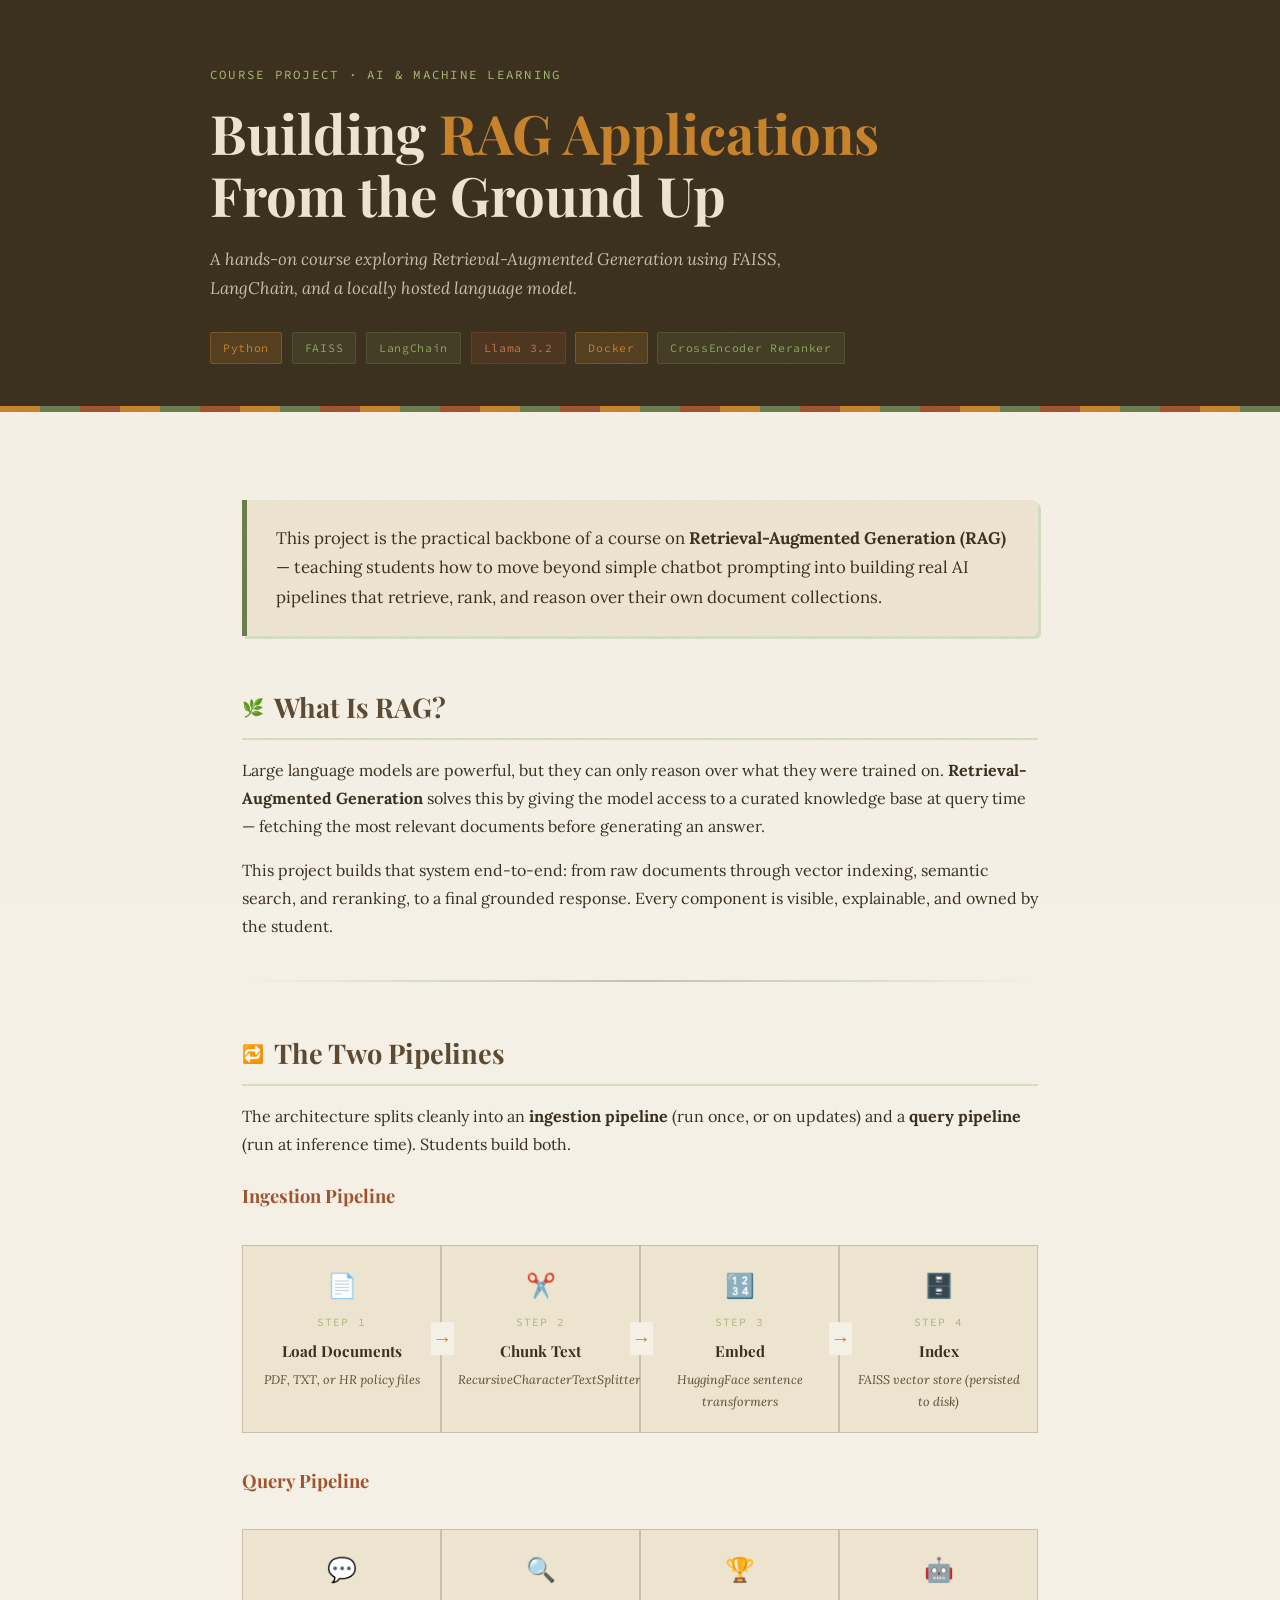
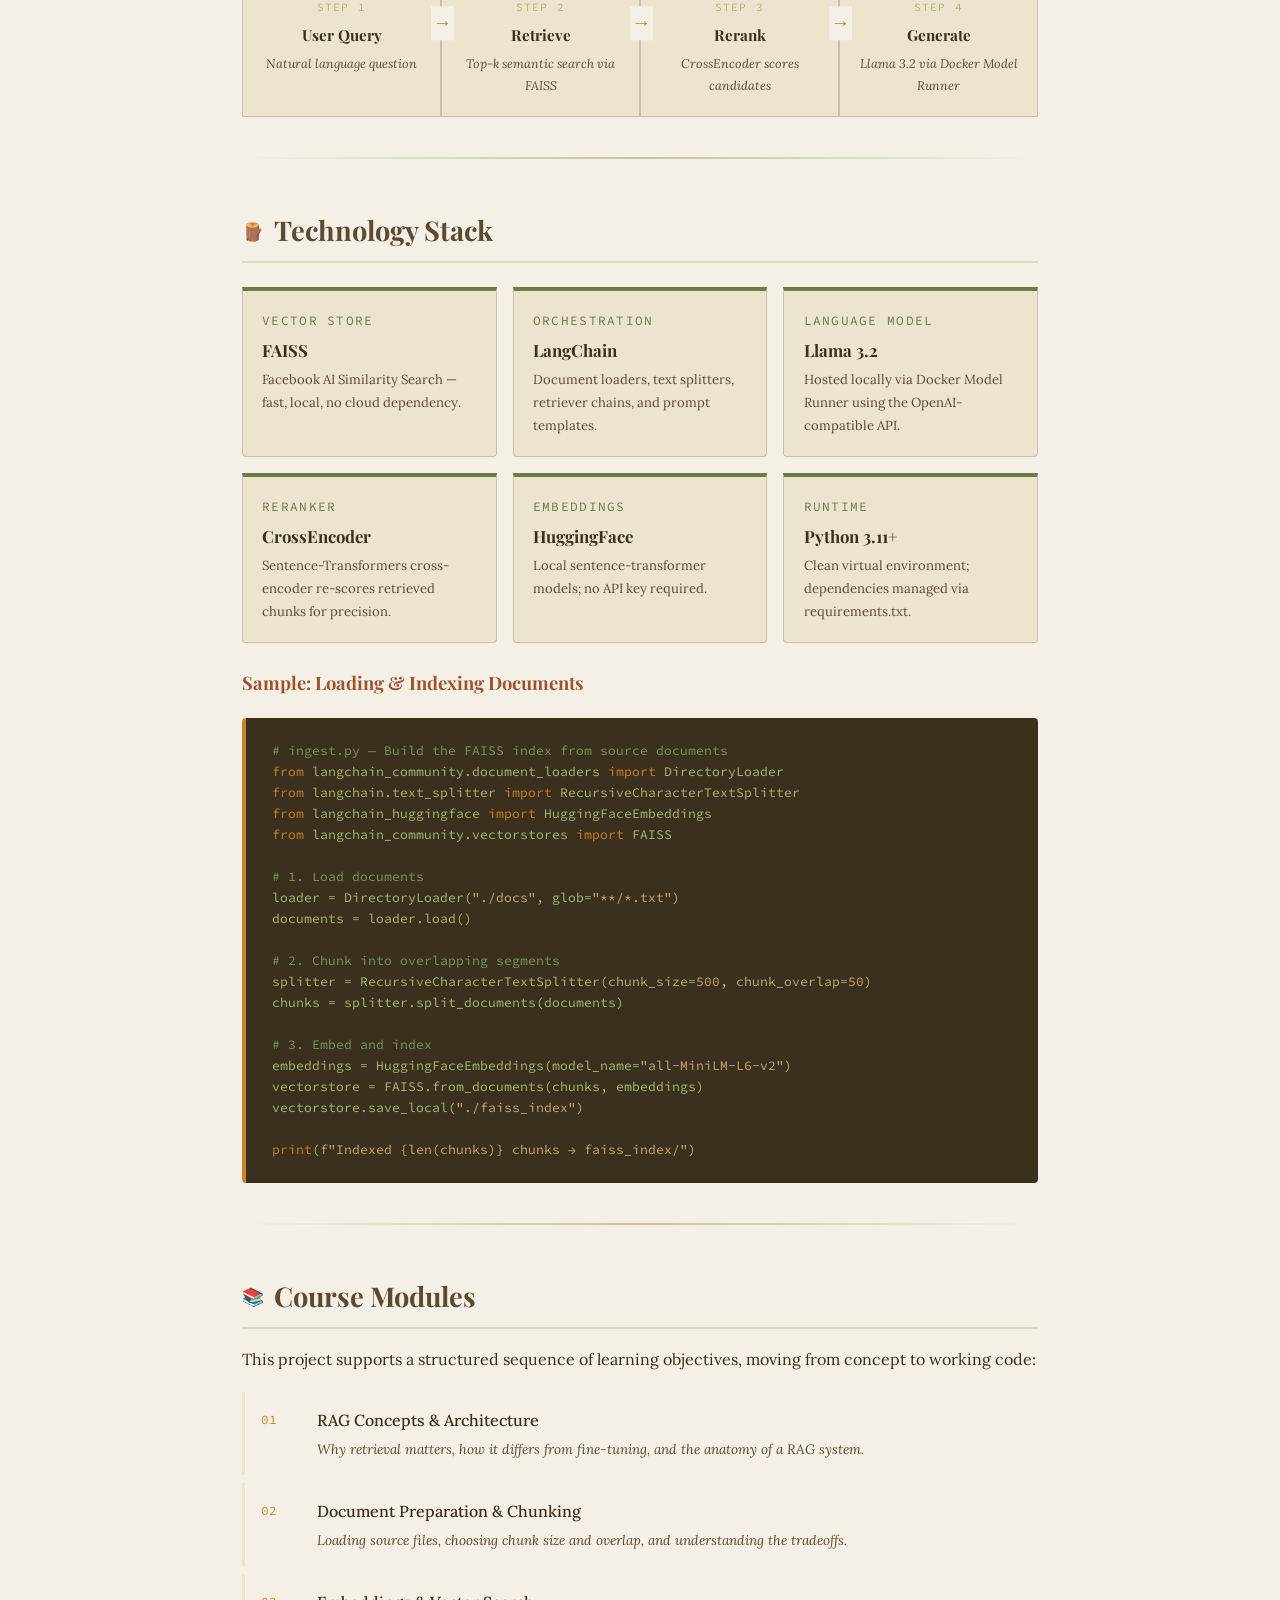
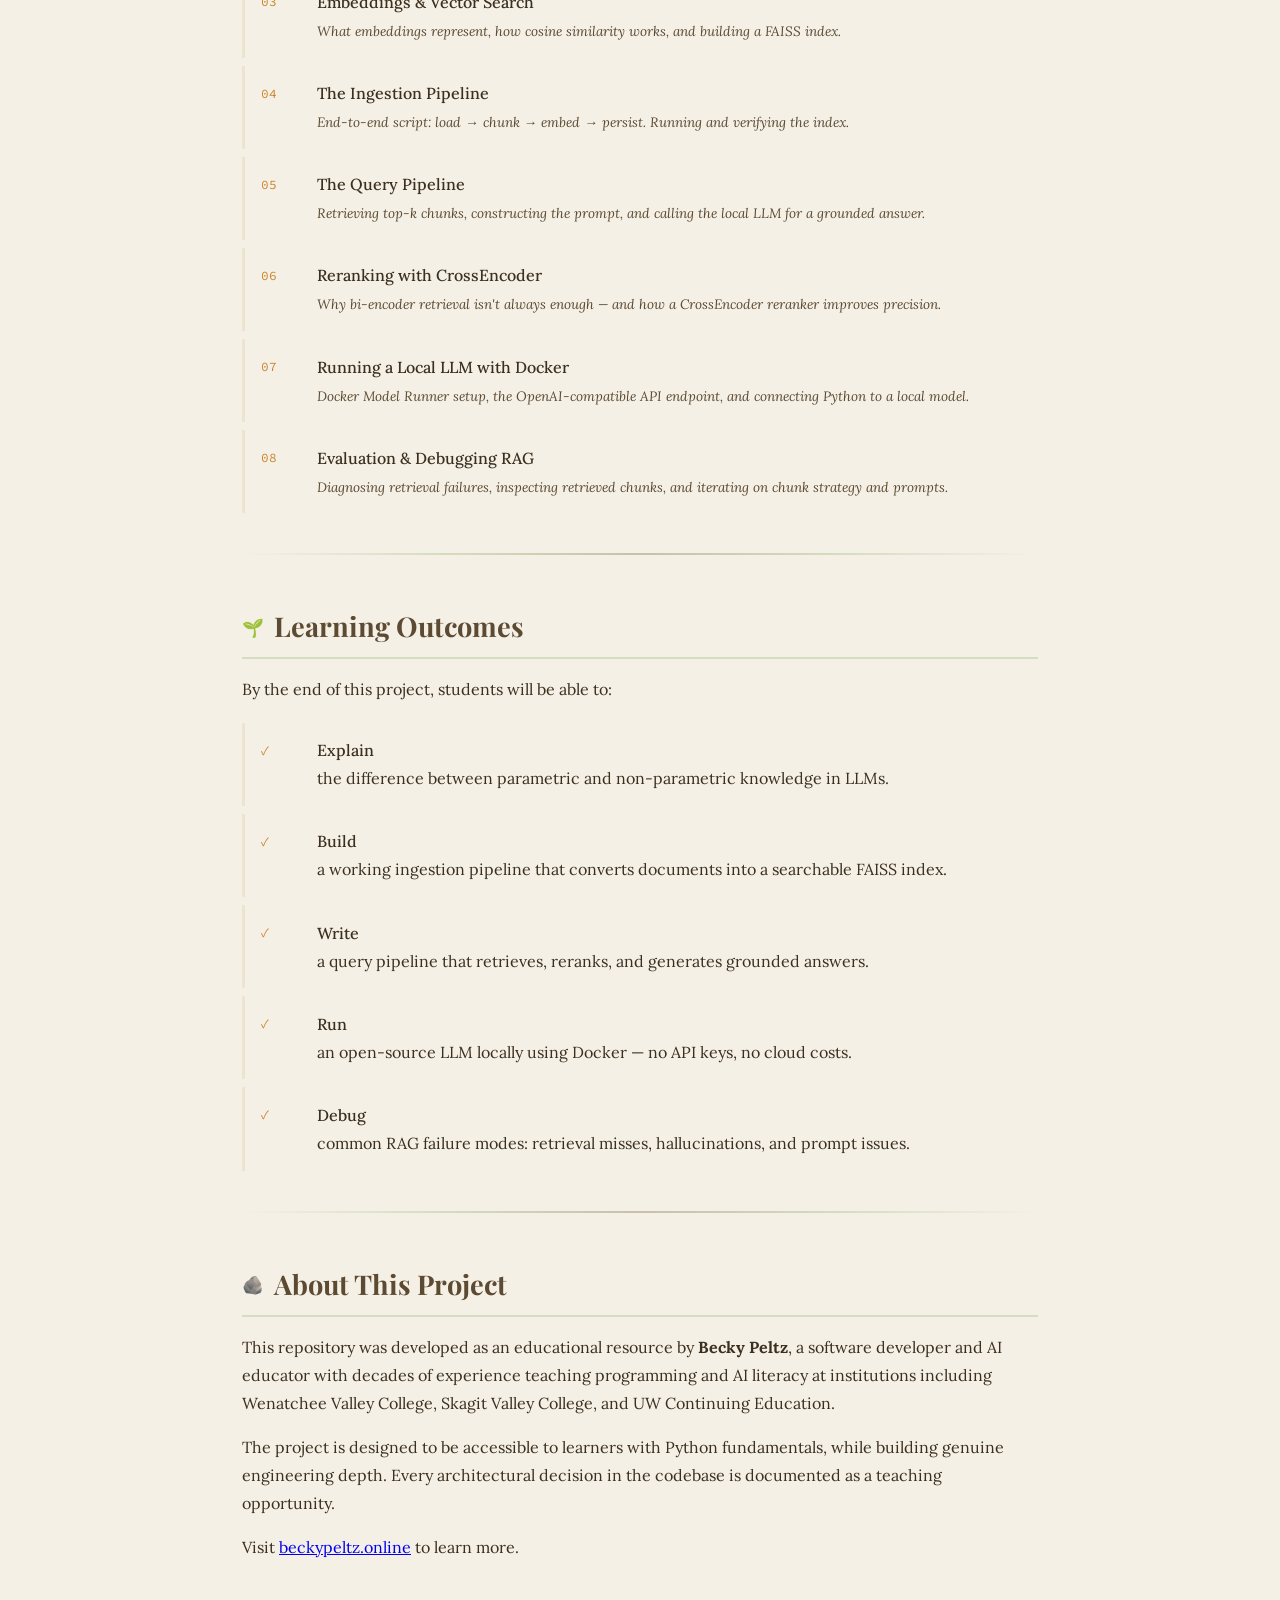
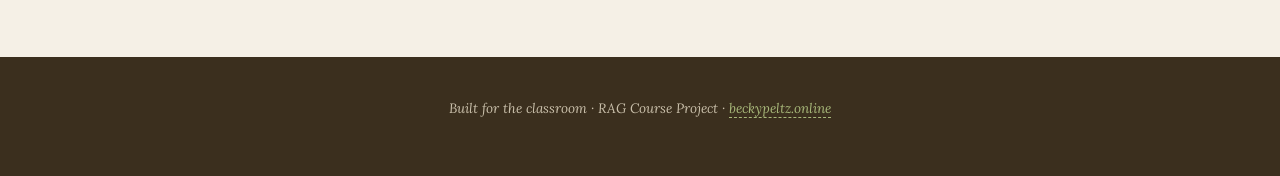
==== index.html @ 01c0499d "add index.html description page" ====
<!DOCTYPE html>
<html lang="en">
<head>
  <meta charset="UTF-8" />
  <meta name="viewport" content="width=device-width, initial-scale=1.0"/>
  <title>Building RAG Applications — A Course Project</title>
  <link rel="preconnect" href="https://fonts.googleapis.com">
  <link href="https://fonts.googleapis.com/css2?family=Playfair+Display:wght@400;700&family=Source+Code+Pro:wght@400;600&family=Lora:ital,wght@0,400;0,500;1,400&display=swap" rel="stylesheet">
  <style>
    :root {
      --bark:      #3b2f1e;
      --soil:      #5c4a32;
      --moss:      #6b7c4b;
      --fern:      #8fa660;
      --sage:      #a8b87a;
      --cream:     #f5f0e6;
      --parchment: #ede4d0;
      --stone:     #c9bfaa;
      --rust:      #a0522d;
      --amber:     #c8832a;
      --light-moss:#d4ddc0;
    }

    *, *::before, *::after { box-sizing: border-box; margin: 0; padding: 0; }

    body {
      background-color: var(--cream);
      color: var(--bark);
      font-family: 'Lora', Georgia, serif;
      line-height: 1.75;
      overflow-x: hidden;
    }

    /* ── Grain overlay ── */
    body::before {
      content: '';
      position: fixed; inset: 0;
      background-image: url("data:image/svg+xml,%3Csvg xmlns='http://www.w3.org/2000/svg' width='300' height='300'%3E%3Cfilter id='n'%3E%3CfeTurbulence type='fractalNoise' baseFrequency='0.75' numOctaves='4' stitchTiles='stitch'/%3E%3C/filter%3E%3Crect width='300' height='300' filter='url(%23n)' opacity='0.06'/%3E%3C/svg%3E");
      pointer-events: none;
      z-index: 999;
      opacity: 0.4;
    }

    /* ── Header ── */
    header {
      background: var(--bark);
      color: var(--cream);
      padding: 4rem 2rem 3rem;
      position: relative;
      overflow: hidden;
    }

    header::after {
      content: '';
      position: absolute;
      bottom: 0; left: 0; right: 0;
      height: 6px;
      background: repeating-linear-gradient(90deg, var(--amber) 0, var(--amber) 40px, var(--moss) 40px, var(--moss) 80px, var(--rust) 80px, var(--rust) 120px);
    }

    .header-inner {
      max-width: 860px;
      margin: 0 auto;
    }

    .eyebrow {
      font-family: 'Source Code Pro', monospace;
      font-size: 0.78rem;
      letter-spacing: 0.18em;
      text-transform: uppercase;
      color: var(--sage);
      margin-bottom: 1rem;
      opacity: 0;
      animation: fadeUp 0.6s ease forwards 0.1s;
    }

    h1 {
      font-family: 'Playfair Display', Georgia, serif;
      font-size: clamp(2rem, 5vw, 3.4rem);
      font-weight: 700;
      line-height: 1.15;
      color: var(--parchment);
      opacity: 0;
      animation: fadeUp 0.6s ease forwards 0.25s;
    }

    h1 span { color: var(--amber); }

    .subtitle {
      margin-top: 1.1rem;
      font-size: 1.05rem;
      color: var(--stone);
      max-width: 620px;
      font-style: italic;
      opacity: 0;
      animation: fadeUp 0.6s ease forwards 0.4s;
    }

    .badges {
      display: flex; flex-wrap: wrap; gap: 0.6rem;
      margin-top: 1.8rem;
      opacity: 0;
      animation: fadeUp 0.6s ease forwards 0.55s;
    }

    .badge {
      font-family: 'Source Code Pro', monospace;
      font-size: 0.72rem;
      padding: 0.3rem 0.75rem;
      border-radius: 2px;
      letter-spacing: 0.06em;
    }
    .badge-amber  { background: rgba(200,131,42,0.18); color: var(--amber); border: 1px solid rgba(200,131,42,0.35); }
    .badge-moss   { background: rgba(107,124,75,0.18); color: var(--fern);  border: 1px solid rgba(107,124,75,0.35); }
    .badge-rust   { background: rgba(160,82,45,0.18);  color: #c47550;      border: 1px solid rgba(160,82,45,0.35); }

    /* ── Main layout ── */
    main {
      max-width: 860px;
      margin: 0 auto;
      padding: 3.5rem 2rem 5rem;
    }

    /* ── Section headings ── */
    h2 {
      font-family: 'Playfair Display', serif;
      font-size: 1.7rem;
      color: var(--soil);
      margin-bottom: 1rem;
      margin-top: 3rem;
      padding-bottom: 0.4rem;
      border-bottom: 2px solid var(--light-moss);
      display: flex; align-items: center; gap: 0.6rem;
    }

    h2 .icon { font-size: 1.1rem; }

    h3 {
      font-family: 'Playfair Display', serif;
      font-size: 1.15rem;
      color: var(--rust);
      margin: 1.4rem 0 0.5rem;
    }

    p { margin-bottom: 1rem; }

    /* ── Intro card ── */
    .intro-card {
      background: var(--parchment);
      border-left: 5px solid var(--moss);
      border-radius: 0 6px 6px 0;
      padding: 1.5rem 1.8rem;
      margin: 2rem 0;
      box-shadow: 3px 3px 0 var(--light-moss);
    }

    .intro-card p { margin: 0; font-size: 1.05rem; }

    /* ── Pipeline diagram ── */
    .pipeline {
      display: grid;
      grid-template-columns: repeat(auto-fit, minmax(180px, 1fr));
      gap: 0;
      margin: 2rem 0;
      position: relative;
    }

    .pipeline-step {
      background: var(--parchment);
      border: 1.5px solid var(--stone);
      padding: 1.2rem 1rem;
      text-align: center;
      position: relative;
      transition: transform 0.2s, box-shadow 0.2s;
    }

    .pipeline-step:hover {
      transform: translateY(-3px);
      box-shadow: 0 6px 18px rgba(59,47,30,0.12);
      z-index: 1;
    }

    .pipeline-step:not(:last-child)::after {
      content: '→';
      position: absolute;
      right: -14px; top: 50%;
      transform: translateY(-50%);
      color: var(--amber);
      font-size: 1.2rem;
      z-index: 2;
      background: var(--cream);
      padding: 0 2px;
    }

    .step-num {
      font-family: 'Source Code Pro', monospace;
      font-size: 0.7rem;
      color: var(--sage);
      letter-spacing: 0.1em;
      text-transform: uppercase;
      margin-bottom: 0.3rem;
    }

    .step-title {
      font-family: 'Playfair Display', serif;
      font-size: 0.95rem;
      color: var(--bark);
      font-weight: 700;
    }

    .step-detail {
      font-size: 0.78rem;
      color: var(--soil);
      margin-top: 0.3rem;
      font-style: italic;
    }

    .step-icon {
      font-size: 1.5rem;
      display: block;
      margin-bottom: 0.4rem;
    }

    /* ── Tech stack grid ── */
    .stack-grid {
      display: grid;
      grid-template-columns: repeat(auto-fit, minmax(200px, 1fr));
      gap: 1rem;
      margin: 1.5rem 0;
    }

    .stack-card {
      background: var(--parchment);
      border: 1.5px solid var(--stone);
      border-top: 4px solid var(--moss);
      padding: 1.1rem 1.2rem;
      border-radius: 0 0 4px 4px;
      transition: border-top-color 0.2s;
    }

    .stack-card:hover { border-top-color: var(--amber); }

    .stack-card .label {
      font-family: 'Source Code Pro', monospace;
      font-size: 0.8rem;
      color: var(--moss);
      text-transform: uppercase;
      letter-spacing: 0.1em;
      margin-bottom: 0.3rem;
    }

    .stack-card .name {
      font-family: 'Playfair Display', serif;
      font-size: 1.05rem;
      color: var(--bark);
      font-weight: 700;
    }

    .stack-card .desc {
      font-size: 0.82rem;
      color: var(--soil);
      margin-top: 0.25rem;
    }

    /* ── Module list ── */
    .module-list {
      list-style: none;
      margin: 1.2rem 0;
    }

    .module-list li {
      display: flex;
      gap: 1rem;
      padding: 0.85rem 1rem;
      border-left: 3px solid var(--parchment);
      margin-bottom: 0.5rem;
      transition: border-left-color 0.2s, background 0.2s;
      border-radius: 0 4px 4px 0;
    }

    .module-list li:hover {
      border-left-color: var(--amber);
      background: var(--parchment);
    }

    .module-num {
      font-family: 'Source Code Pro', monospace;
      font-size: 0.8rem;
      color: var(--amber);
      min-width: 2.5rem;
      padding-top: 0.15rem;
    }

    .module-text strong {
      display: block;
      font-family: 'Lora', serif;
      font-weight: 500;
      color: var(--bark);
    }

    .module-text span {
      font-size: 0.85rem;
      color: var(--soil);
      font-style: italic;
    }

    /* ── Code block ── */
    pre {
      background: var(--bark);
      color: var(--sage);
      font-family: 'Source Code Pro', monospace;
      font-size: 0.82rem;
      padding: 1.4rem 1.6rem;
      border-radius: 4px;
      overflow-x: auto;
      margin: 1.2rem 0 1.8rem;
      line-height: 1.6;
      border-left: 4px solid var(--amber);
    }

    pre .comment { color: #7d9460; }
    pre .keyword { color: var(--amber); }
    pre .string  { color: #c8a87a; }

    /* ── Footer ── */
    footer {
      background: var(--bark);
      color: var(--stone);
      text-align: center;
      padding: 2.5rem 1rem;
      font-size: 0.85rem;
      font-style: italic;
    }

    footer a {
      color: var(--sage);
      text-decoration: none;
      border-bottom: 1px dashed var(--sage);
    }

    footer a:hover { color: var(--amber); border-bottom-color: var(--amber); }

    /* ── Divider ── */
    .divider {
      height: 2px;
      background: linear-gradient(90deg, transparent, var(--light-moss), var(--stone), var(--light-moss), transparent);
      margin: 2.5rem 0;
    }

    /* ── Animations ── */
    @keyframes fadeUp {
      from { opacity: 0; transform: translateY(14px); }
      to   { opacity: 1; transform: translateY(0); }
    }

    .reveal {
      opacity: 0;
      animation: fadeUp 0.5s ease forwards;
    }

    @media (max-width: 600px) {
      .pipeline-step:not(:last-child)::after { display: none; }
      h1 { font-size: 1.8rem; }
    }
  </style>
</head>
<body>

<header>
  <div class="header-inner">
    <p class="eyebrow">Course Project · AI &amp; Machine Learning</p>
    <h1>Building <span>RAG Applications</span><br>From the Ground Up</h1>
    <p class="subtitle">A hands-on course exploring Retrieval-Augmented Generation using FAISS, LangChain, and a locally hosted language model.</p>
    <div class="badges">
      <span class="badge badge-amber">Python</span>
      <span class="badge badge-moss">FAISS</span>
      <span class="badge badge-moss">LangChain</span>
      <span class="badge badge-rust">Llama 3.2</span>
      <span class="badge badge-amber">Docker</span>
      <span class="badge badge-moss">CrossEncoder Reranker</span>
    </div>
  </div>
</header>

<main>

  <div class="intro-card reveal" style="animation-delay:0.1s">
    <p>This project is the practical backbone of a course on <strong>Retrieval-Augmented Generation (RAG)</strong> — teaching students how to move beyond simple chatbot prompting into building real AI pipelines that retrieve, rank, and reason over their own document collections.</p>
  </div>

  <!-- WHAT IS RAG -->
  <h2 class="reveal" style="animation-delay:0.15s"><span class="icon">🌿</span> What Is RAG?</h2>
  <p class="reveal" style="animation-delay:0.2s">Large language models are powerful, but they can only reason over what they were trained on. <strong>Retrieval-Augmented Generation</strong> solves this by giving the model access to a curated knowledge base at query time — fetching the most relevant documents before generating an answer.</p>
  <p class="reveal" style="animation-delay:0.25s">This project builds that system end-to-end: from raw documents through vector indexing, semantic search, and reranking, to a final grounded response. Every component is visible, explainable, and owned by the student.</p>

  <div class="divider"></div>

  <!-- PIPELINE OVERVIEW -->
  <h2 class="reveal"><span class="icon">🔁</span> The Two Pipelines</h2>
  <p class="reveal">The architecture splits cleanly into an <strong>ingestion pipeline</strong> (run once, or on updates) and a <strong>query pipeline</strong> (run at inference time). Students build both.</p>

  <h3 class="reveal">Ingestion Pipeline</h3>
  <div class="pipeline reveal">
    <div class="pipeline-step">
      <span class="step-icon">📄</span>
      <div class="step-num">Step 1</div>
      <div class="step-title">Load Documents</div>
      <div class="step-detail">PDF, TXT, or HR policy files</div>
    </div>
    <div class="pipeline-step">
      <span class="step-icon">✂️</span>
      <div class="step-num">Step 2</div>
      <div class="step-title">Chunk Text</div>
      <div class="step-detail">RecursiveCharacterTextSplitter</div>
    </div>
    <div class="pipeline-step">
      <span class="step-icon">🔢</span>
      <div class="step-num">Step 3</div>
      <div class="step-title">Embed</div>
      <div class="step-detail">HuggingFace sentence transformers</div>
    </div>
    <div class="pipeline-step">
      <span class="step-icon">🗄️</span>
      <div class="step-num">Step 4</div>
      <div class="step-title">Index</div>
      <div class="step-detail">FAISS vector store (persisted to disk)</div>
    </div>
  </div>

  <h3 class="reveal">Query Pipeline</h3>
  <div class="pipeline reveal">
    <div class="pipeline-step">
      <span class="step-icon">💬</span>
      <div class="step-num">Step 1</div>
      <div class="step-title">User Query</div>
      <div class="step-detail">Natural language question</div>
    </div>
    <div class="pipeline-step">
      <span class="step-icon">🔍</span>
      <div class="step-num">Step 2</div>
      <div class="step-title">Retrieve</div>
      <div class="step-detail">Top-k semantic search via FAISS</div>
    </div>
    <div class="pipeline-step">
      <span class="step-icon">🏆</span>
      <div class="step-num">Step 3</div>
      <div class="step-title">Rerank</div>
      <div class="step-detail">CrossEncoder scores candidates</div>
    </div>
    <div class="pipeline-step">
      <span class="step-icon">🤖</span>
      <div class="step-num">Step 4</div>
      <div class="step-title">Generate</div>
      <div class="step-detail">Llama 3.2 via Docker Model Runner</div>
    </div>
  </div>

  <div class="divider"></div>

  <!-- TECH STACK -->
  <h2 class="reveal"><span class="icon">🪵</span> Technology Stack</h2>
  <div class="stack-grid reveal">
    <div class="stack-card">
      <div class="label">Vector Store</div>
      <div class="name">FAISS</div>
      <div class="desc">Facebook AI Similarity Search — fast, local, no cloud dependency.</div>
    </div>
    <div class="stack-card">
      <div class="label">Orchestration</div>
      <div class="name">LangChain</div>
      <div class="desc">Document loaders, text splitters, retriever chains, and prompt templates.</div>
    </div>
    <div class="stack-card">
      <div class="label">Language Model</div>
      <div class="name">Llama 3.2</div>
      <div class="desc">Hosted locally via Docker Model Runner using the OpenAI-compatible API.</div>
    </div>
    <div class="stack-card">
      <div class="label">Reranker</div>
      <div class="name">CrossEncoder</div>
      <div class="desc">Sentence-Transformers cross-encoder re-scores retrieved chunks for precision.</div>
    </div>
    <div class="stack-card">
      <div class="label">Embeddings</div>
      <div class="name">HuggingFace</div>
      <div class="desc">Local sentence-transformer models; no API key required.</div>
    </div>
    <div class="stack-card">
      <div class="label">Runtime</div>
      <div class="name">Python 3.11+</div>
      <div class="desc">Clean virtual environment; dependencies managed via requirements.txt.</div>
    </div>
  </div>

  <!-- CODE SAMPLE -->
  <h3 class="reveal">Sample: Loading &amp; Indexing Documents</h3>
  <pre class="reveal"><span class="comment"># ingest.py — Build the FAISS index from source documents</span>
<span class="keyword">from</span> langchain_community.document_loaders <span class="keyword">import</span> DirectoryLoader
<span class="keyword">from</span> langchain.text_splitter <span class="keyword">import</span> RecursiveCharacterTextSplitter
<span class="keyword">from</span> langchain_huggingface <span class="keyword">import</span> HuggingFaceEmbeddings
<span class="keyword">from</span> langchain_community.vectorstores <span class="keyword">import</span> FAISS

<span class="comment"># 1. Load documents</span>
loader = DirectoryLoader(<span class="string">"./docs"</span>, glob=<span class="string">"**/*.txt"</span>)
documents = loader.load()

<span class="comment"># 2. Chunk into overlapping segments</span>
splitter = RecursiveCharacterTextSplitter(chunk_size=<span class="string">500</span>, chunk_overlap=<span class="string">50</span>)
chunks = splitter.split_documents(documents)

<span class="comment"># 3. Embed and index</span>
embeddings = HuggingFaceEmbeddings(model_name=<span class="string">"all-MiniLM-L6-v2"</span>)
vectorstore = FAISS.from_documents(chunks, embeddings)
vectorstore.save_local(<span class="string">"./faiss_index"</span>)

<span class="keyword">print</span>(<span class="string">f"Indexed {len(chunks)} chunks → faiss_index/"</span>)</pre>

  <div class="divider"></div>

  <!-- COURSE MODULES -->
  <h2 class="reveal"><span class="icon">📚</span> Course Modules</h2>
  <p class="reveal">This project supports a structured sequence of learning objectives, moving from concept to working code:</p>

  <ul class="module-list reveal">
    <li>
      <span class="module-num">01</span>
      <div class="module-text">
        <strong>RAG Concepts &amp; Architecture</strong>
        <span>Why retrieval matters, how it differs from fine-tuning, and the anatomy of a RAG system.</span>
      </div>
    </li>
    <li>
      <span class="module-num">02</span>
      <div class="module-text">
        <strong>Document Preparation &amp; Chunking</strong>
        <span>Loading source files, choosing chunk size and overlap, and understanding the tradeoffs.</span>
      </div>
    </li>
    <li>
      <span class="module-num">03</span>
      <div class="module-text">
        <strong>Embeddings &amp; Vector Search</strong>
        <span>What embeddings represent, how cosine similarity works, and building a FAISS index.</span>
      </div>
    </li>
    <li>
      <span class="module-num">04</span>
      <div class="module-text">
        <strong>The Ingestion Pipeline</strong>
        <span>End-to-end script: load → chunk → embed → persist. Running and verifying the index.</span>
      </div>
    </li>
    <li>
      <span class="module-num">05</span>
      <div class="module-text">
        <strong>The Query Pipeline</strong>
        <span>Retrieving top-k chunks, constructing the prompt, and calling the local LLM for a grounded answer.</span>
      </div>
    </li>
    <li>
      <span class="module-num">06</span>
      <div class="module-text">
        <strong>Reranking with CrossEncoder</strong>
        <span>Why bi-encoder retrieval isn't always enough — and how a CrossEncoder reranker improves precision.</span>
      </div>
    </li>
    <li>
      <span class="module-num">07</span>
      <div class="module-text">
        <strong>Running a Local LLM with Docker</strong>
        <span>Docker Model Runner setup, the OpenAI-compatible API endpoint, and connecting Python to a local model.</span>
      </div>
    </li>
    <li>
      <span class="module-num">08</span>
      <div class="module-text">
        <strong>Evaluation &amp; Debugging RAG</strong>
        <span>Diagnosing retrieval failures, inspecting retrieved chunks, and iterating on chunk strategy and prompts.</span>
      </div>
    </li>
  </ul>

  <div class="divider"></div>

  <!-- LEARNING OUTCOMES -->
  <h2 class="reveal"><span class="icon">🌱</span> Learning Outcomes</h2>
  <p class="reveal">By the end of this project, students will be able to:</p>
  <ul class="module-list reveal">
    <li>
      <span class="module-num">✓</span>
      <div class="module-text"><strong>Explain</strong> the difference between parametric and non-parametric knowledge in LLMs.</div>
    </li>
    <li>
      <span class="module-num">✓</span>
      <div class="module-text"><strong>Build</strong> a working ingestion pipeline that converts documents into a searchable FAISS index.</div>
    </li>
    <li>
      <span class="module-num">✓</span>
      <div class="module-text"><strong>Write</strong> a query pipeline that retrieves, reranks, and generates grounded answers.</div>
    </li>
    <li>
      <span class="module-num">✓</span>
      <div class="module-text"><strong>Run</strong> an open-source LLM locally using Docker — no API keys, no cloud costs.</div>
    </li>
    <li>
      <span class="module-num">✓</span>
      <div class="module-text"><strong>Debug</strong> common RAG failure modes: retrieval misses, hallucinations, and prompt issues.</div>
    </li>
  </ul>

  <div class="divider"></div>

  <!-- ABOUT -->
  <h2 class="reveal"><span class="icon">🪨</span> About This Project</h2>
  <p class="reveal">This repository was developed as an educational resource by <strong>Becky Peltz</strong>, a software developer and AI educator with decades of experience teaching programming and AI literacy at institutions including Wenatchee Valley College, Skagit Valley College, and UW Continuing Education.</p>
  <p class="reveal">The project is designed to be accessible to learners with Python fundamentals, while building genuine engineering depth. Every architectural decision in the codebase is documented as a teaching opportunity.</p>
  <p class="reveal">Visit <a href="https://beckypeltz.online" target="_blank" rel="noopener">beckypeltz.online</a> to learn more.</p>

</main>

<footer>
  <p>Built for the classroom · RAG Course Project · <a href="https://beckypeltz.online" target="_blank">beckypeltz.online</a></p>
</footer>

</body>
</html>
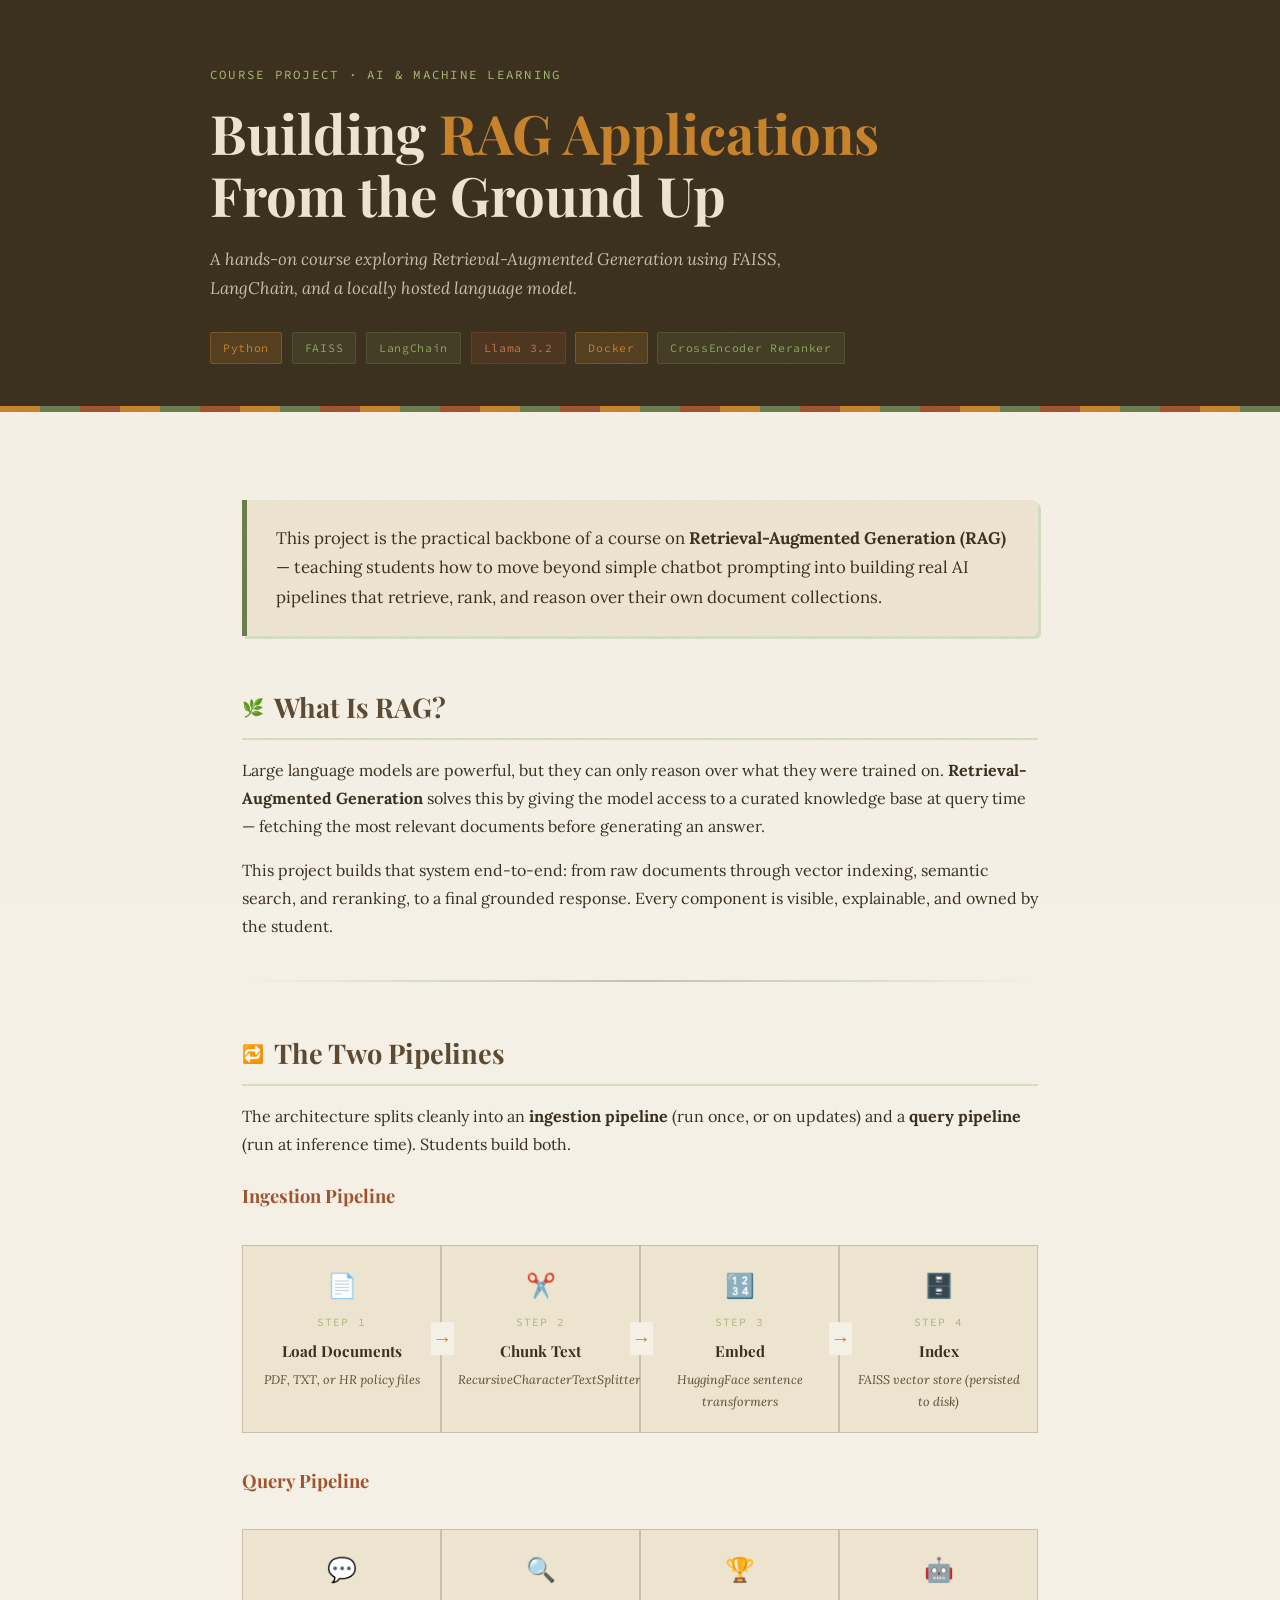
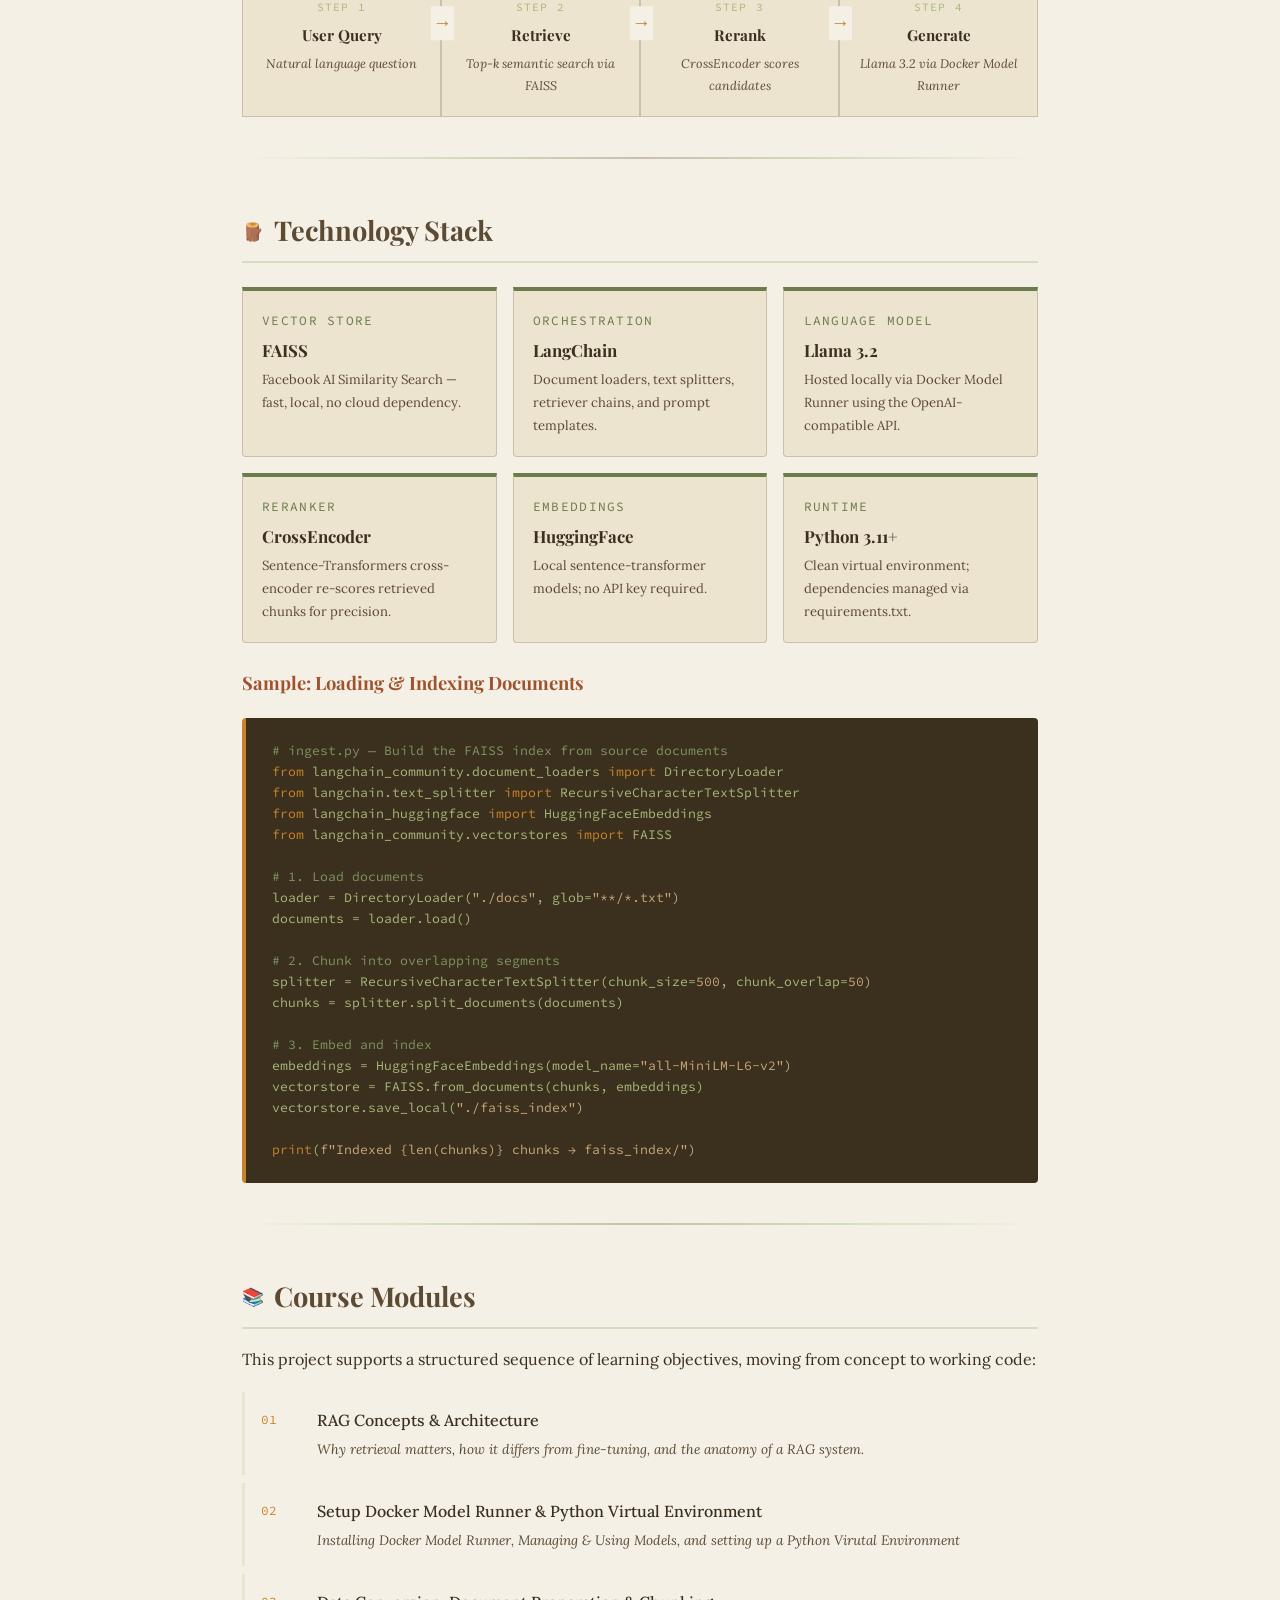
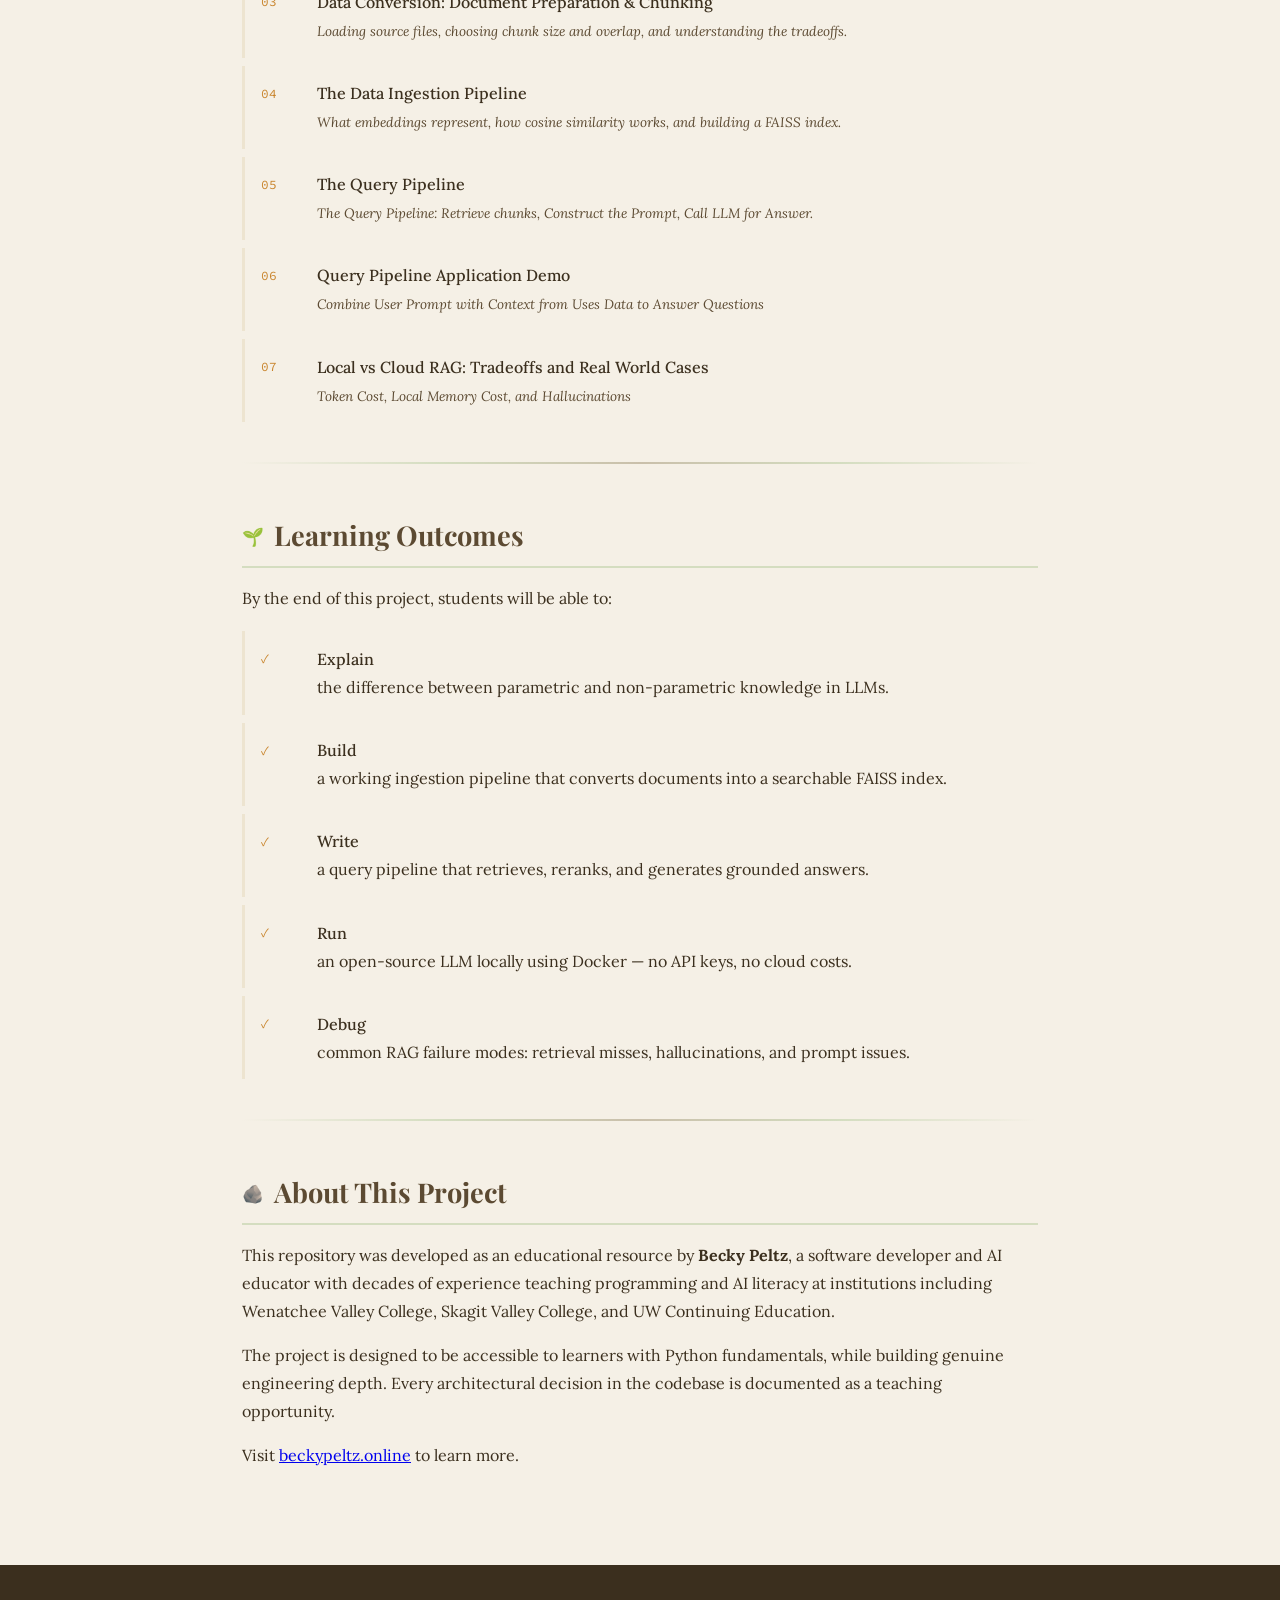
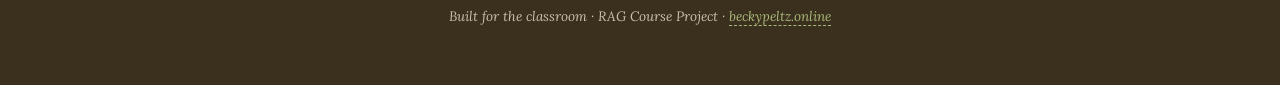
==== commit e7ba2fc1: "update lectures in course web pages" ====
--- a/index.html
+++ b/index.html
@@ -1,27 +1,36 @@
 <!DOCTYPE html>
 <html lang="en">
+
 <head>
   <meta charset="UTF-8" />
-  <meta name="viewport" content="width=device-width, initial-scale=1.0"/>
+  <meta name="viewport" content="width=device-width, initial-scale=1.0" />
   <title>Building RAG Applications — A Course Project</title>
   <link rel="preconnect" href="https://fonts.googleapis.com">
-  <link href="https://fonts.googleapis.com/css2?family=Playfair+Display:wght@400;700&family=Source+Code+Pro:wght@400;600&family=Lora:ital,wght@0,400;0,500;1,400&display=swap" rel="stylesheet">
+  <link
+    href="https://fonts.googleapis.com/css2?family=Playfair+Display:wght@400;700&family=Source+Code+Pro:wght@400;600&family=Lora:ital,wght@0,400;0,500;1,400&display=swap"
+    rel="stylesheet">
   <style>
     :root {
-      --bark:      #3b2f1e;
-      --soil:      #5c4a32;
-      --moss:      #6b7c4b;
-      --fern:      #8fa660;
-      --sage:      #a8b87a;
-      --cream:     #f5f0e6;
+      --bark: #3b2f1e;
+      --soil: #5c4a32;
+      --moss: #6b7c4b;
+      --fern: #8fa660;
+      --sage: #a8b87a;
+      --cream: #f5f0e6;
       --parchment: #ede4d0;
-      --stone:     #c9bfaa;
-      --rust:      #a0522d;
-      --amber:     #c8832a;
-      --light-moss:#d4ddc0;
-    }
-
-    *, *::before, *::after { box-sizing: border-box; margin: 0; padding: 0; }
+      --stone: #c9bfaa;
+      --rust: #a0522d;
+      --amber: #c8832a;
+      --light-moss: #d4ddc0;
+    }
+
+    *,
+    *::before,
+    *::after {
+      box-sizing: border-box;
+      margin: 0;
+      padding: 0;
+    }
 
     body {
       background-color: var(--cream);
@@ -34,7 +43,8 @@
     /* ── Grain overlay ── */
     body::before {
       content: '';
-      position: fixed; inset: 0;
+      position: fixed;
+      inset: 0;
       background-image: url("data:image/svg+xml,%3Csvg xmlns='http://www.w3.org/2000/svg' width='300' height='300'%3E%3Cfilter id='n'%3E%3CfeTurbulence type='fractalNoise' baseFrequency='0.75' numOctaves='4' stitchTiles='stitch'/%3E%3C/filter%3E%3Crect width='300' height='300' filter='url(%23n)' opacity='0.06'/%3E%3C/svg%3E");
       pointer-events: none;
       z-index: 999;
@@ -53,7 +63,9 @@
     header::after {
       content: '';
       position: absolute;
-      bottom: 0; left: 0; right: 0;
+      bottom: 0;
+      left: 0;
+      right: 0;
       height: 6px;
       background: repeating-linear-gradient(90deg, var(--amber) 0, var(--amber) 40px, var(--moss) 40px, var(--moss) 80px, var(--rust) 80px, var(--rust) 120px);
     }
@@ -84,7 +96,9 @@
       animation: fadeUp 0.6s ease forwards 0.25s;
     }
 
-    h1 span { color: var(--amber); }
+    h1 span {
+      color: var(--amber);
+    }
 
     .subtitle {
       margin-top: 1.1rem;
@@ -97,7 +111,9 @@
     }
 
     .badges {
-      display: flex; flex-wrap: wrap; gap: 0.6rem;
+      display: flex;
+      flex-wrap: wrap;
+      gap: 0.6rem;
       margin-top: 1.8rem;
       opacity: 0;
       animation: fadeUp 0.6s ease forwards 0.55s;
@@ -110,9 +126,24 @@
       border-radius: 2px;
       letter-spacing: 0.06em;
     }
-    .badge-amber  { background: rgba(200,131,42,0.18); color: var(--amber); border: 1px solid rgba(200,131,42,0.35); }
-    .badge-moss   { background: rgba(107,124,75,0.18); color: var(--fern);  border: 1px solid rgba(107,124,75,0.35); }
-    .badge-rust   { background: rgba(160,82,45,0.18);  color: #c47550;      border: 1px solid rgba(160,82,45,0.35); }
+
+    .badge-amber {
+      background: rgba(200, 131, 42, 0.18);
+      color: var(--amber);
+      border: 1px solid rgba(200, 131, 42, 0.35);
+    }
+
+    .badge-moss {
+      background: rgba(107, 124, 75, 0.18);
+      color: var(--fern);
+      border: 1px solid rgba(107, 124, 75, 0.35);
+    }
+
+    .badge-rust {
+      background: rgba(160, 82, 45, 0.18);
+      color: #c47550;
+      border: 1px solid rgba(160, 82, 45, 0.35);
+    }
 
     /* ── Main layout ── */
     main {
@@ -130,10 +161,14 @@
       margin-top: 3rem;
       padding-bottom: 0.4rem;
       border-bottom: 2px solid var(--light-moss);
-      display: flex; align-items: center; gap: 0.6rem;
-    }
-
-    h2 .icon { font-size: 1.1rem; }
+      display: flex;
+      align-items: center;
+      gap: 0.6rem;
+    }
+
+    h2 .icon {
+      font-size: 1.1rem;
+    }
 
     h3 {
       font-family: 'Playfair Display', serif;
@@ -142,7 +177,9 @@
       margin: 1.4rem 0 0.5rem;
     }
 
-    p { margin-bottom: 1rem; }
+    p {
+      margin-bottom: 1rem;
+    }
 
     /* ── Intro card ── */
     .intro-card {
@@ -154,7 +191,10 @@
       box-shadow: 3px 3px 0 var(--light-moss);
     }
 
-    .intro-card p { margin: 0; font-size: 1.05rem; }
+    .intro-card p {
+      margin: 0;
+      font-size: 1.05rem;
+    }
 
     /* ── Pipeline diagram ── */
     .pipeline {
@@ -176,14 +216,15 @@
 
     .pipeline-step:hover {
       transform: translateY(-3px);
-      box-shadow: 0 6px 18px rgba(59,47,30,0.12);
+      box-shadow: 0 6px 18px rgba(59, 47, 30, 0.12);
       z-index: 1;
     }
 
     .pipeline-step:not(:last-child)::after {
       content: '→';
       position: absolute;
-      right: -14px; top: 50%;
+      right: -14px;
+      top: 50%;
       transform: translateY(-50%);
       color: var(--amber);
       font-size: 1.2rem;
@@ -238,7 +279,9 @@
       transition: border-top-color 0.2s;
     }
 
-    .stack-card:hover { border-top-color: var(--amber); }
+    .stack-card:hover {
+      border-top-color: var(--amber);
+    }
 
     .stack-card .label {
       font-family: 'Source Code Pro', monospace;
@@ -318,9 +361,17 @@
       border-left: 4px solid var(--amber);
     }
 
-    pre .comment { color: #7d9460; }
-    pre .keyword { color: var(--amber); }
-    pre .string  { color: #c8a87a; }
+    pre .comment {
+      color: #7d9460;
+    }
+
+    pre .keyword {
+      color: var(--amber);
+    }
+
+    pre .string {
+      color: #c8a87a;
+    }
 
     /* ── Footer ── */
     footer {
@@ -338,7 +389,10 @@
       border-bottom: 1px dashed var(--sage);
     }
 
-    footer a:hover { color: var(--amber); border-bottom-color: var(--amber); }
+    footer a:hover {
+      color: var(--amber);
+      border-bottom-color: var(--amber);
+    }
 
     /* ── Divider ── */
     .divider {
@@ -349,8 +403,15 @@
 
     /* ── Animations ── */
     @keyframes fadeUp {
-      from { opacity: 0; transform: translateY(14px); }
-      to   { opacity: 1; transform: translateY(0); }
+      from {
+        opacity: 0;
+        transform: translateY(14px);
+      }
+
+      to {
+        opacity: 1;
+        transform: translateY(0);
+      }
     }
 
     .reveal {
@@ -359,142 +420,156 @@
     }
 
     @media (max-width: 600px) {
-      .pipeline-step:not(:last-child)::after { display: none; }
-      h1 { font-size: 1.8rem; }
+      .pipeline-step:not(:last-child)::after {
+        display: none;
+      }
+
+      h1 {
+        font-size: 1.8rem;
+      }
     }
   </style>
 </head>
+
 <body>
 
-<header>
-  <div class="header-inner">
-    <p class="eyebrow">Course Project · AI &amp; Machine Learning</p>
-    <h1>Building <span>RAG Applications</span><br>From the Ground Up</h1>
-    <p class="subtitle">A hands-on course exploring Retrieval-Augmented Generation using FAISS, LangChain, and a locally hosted language model.</p>
-    <div class="badges">
-      <span class="badge badge-amber">Python</span>
-      <span class="badge badge-moss">FAISS</span>
-      <span class="badge badge-moss">LangChain</span>
-      <span class="badge badge-rust">Llama 3.2</span>
-      <span class="badge badge-amber">Docker</span>
-      <span class="badge badge-moss">CrossEncoder Reranker</span>
+  <header>
+    <div class="header-inner">
+      <p class="eyebrow">Course Project · AI &amp; Machine Learning</p>
+      <h1>Building <span>RAG Applications</span><br>From the Ground Up</h1>
+      <p class="subtitle">A hands-on course exploring Retrieval-Augmented Generation using FAISS, LangChain, and a
+        locally hosted language model.</p>
+      <div class="badges">
+        <span class="badge badge-amber">Python</span>
+        <span class="badge badge-moss">FAISS</span>
+        <span class="badge badge-moss">LangChain</span>
+        <span class="badge badge-rust">Llama 3.2</span>
+        <span class="badge badge-amber">Docker</span>
+        <span class="badge badge-moss">CrossEncoder Reranker</span>
+      </div>
     </div>
-  </div>
-</header>
-
-<main>
-
-  <div class="intro-card reveal" style="animation-delay:0.1s">
-    <p>This project is the practical backbone of a course on <strong>Retrieval-Augmented Generation (RAG)</strong> — teaching students how to move beyond simple chatbot prompting into building real AI pipelines that retrieve, rank, and reason over their own document collections.</p>
-  </div>
-
-  <!-- WHAT IS RAG -->
-  <h2 class="reveal" style="animation-delay:0.15s"><span class="icon">🌿</span> What Is RAG?</h2>
-  <p class="reveal" style="animation-delay:0.2s">Large language models are powerful, but they can only reason over what they were trained on. <strong>Retrieval-Augmented Generation</strong> solves this by giving the model access to a curated knowledge base at query time — fetching the most relevant documents before generating an answer.</p>
-  <p class="reveal" style="animation-delay:0.25s">This project builds that system end-to-end: from raw documents through vector indexing, semantic search, and reranking, to a final grounded response. Every component is visible, explainable, and owned by the student.</p>
-
-  <div class="divider"></div>
-
-  <!-- PIPELINE OVERVIEW -->
-  <h2 class="reveal"><span class="icon">🔁</span> The Two Pipelines</h2>
-  <p class="reveal">The architecture splits cleanly into an <strong>ingestion pipeline</strong> (run once, or on updates) and a <strong>query pipeline</strong> (run at inference time). Students build both.</p>
-
-  <h3 class="reveal">Ingestion Pipeline</h3>
-  <div class="pipeline reveal">
-    <div class="pipeline-step">
-      <span class="step-icon">📄</span>
-      <div class="step-num">Step 1</div>
-      <div class="step-title">Load Documents</div>
-      <div class="step-detail">PDF, TXT, or HR policy files</div>
+  </header>
+
+  <main>
+
+    <div class="intro-card reveal" style="animation-delay:0.1s">
+      <p>This project is the practical backbone of a course on <strong>Retrieval-Augmented Generation (RAG)</strong> —
+        teaching students how to move beyond simple chatbot prompting into building real AI pipelines that retrieve,
+        rank, and reason over their own document collections.</p>
     </div>
-    <div class="pipeline-step">
-      <span class="step-icon">✂️</span>
-      <div class="step-num">Step 2</div>
-      <div class="step-title">Chunk Text</div>
-      <div class="step-detail">RecursiveCharacterTextSplitter</div>
+
+    <!-- WHAT IS RAG -->
+    <h2 class="reveal" style="animation-delay:0.15s"><span class="icon">🌿</span> What Is RAG?</h2>
+    <p class="reveal" style="animation-delay:0.2s">Large language models are powerful, but they can only reason over
+      what they were trained on. <strong>Retrieval-Augmented Generation</strong> solves this by giving the model access
+      to a curated knowledge base at query time — fetching the most relevant documents before generating an answer.</p>
+    <p class="reveal" style="animation-delay:0.25s">This project builds that system end-to-end: from raw documents
+      through vector indexing, semantic search, and reranking, to a final grounded response. Every component is visible,
+      explainable, and owned by the student.</p>
+
+    <div class="divider"></div>
+
+    <!-- PIPELINE OVERVIEW -->
+    <h2 class="reveal"><span class="icon">🔁</span> The Two Pipelines</h2>
+    <p class="reveal">The architecture splits cleanly into an <strong>ingestion pipeline</strong> (run once, or on
+      updates) and a <strong>query pipeline</strong> (run at inference time). Students build both.</p>
+
+    <h3 class="reveal">Ingestion Pipeline</h3>
+    <div class="pipeline reveal">
+      <div class="pipeline-step">
+        <span class="step-icon">📄</span>
+        <div class="step-num">Step 1</div>
+        <div class="step-title">Load Documents</div>
+        <div class="step-detail">PDF, TXT, or HR policy files</div>
+      </div>
+      <div class="pipeline-step">
+        <span class="step-icon">✂️</span>
+        <div class="step-num">Step 2</div>
+        <div class="step-title">Chunk Text</div>
+        <div class="step-detail">RecursiveCharacterTextSplitter</div>
+      </div>
+      <div class="pipeline-step">
+        <span class="step-icon">🔢</span>
+        <div class="step-num">Step 3</div>
+        <div class="step-title">Embed</div>
+        <div class="step-detail">HuggingFace sentence transformers</div>
+      </div>
+      <div class="pipeline-step">
+        <span class="step-icon">🗄️</span>
+        <div class="step-num">Step 4</div>
+        <div class="step-title">Index</div>
+        <div class="step-detail">FAISS vector store (persisted to disk)</div>
+      </div>
     </div>
-    <div class="pipeline-step">
-      <span class="step-icon">🔢</span>
-      <div class="step-num">Step 3</div>
-      <div class="step-title">Embed</div>
-      <div class="step-detail">HuggingFace sentence transformers</div>
+
+    <h3 class="reveal">Query Pipeline</h3>
+    <div class="pipeline reveal">
+      <div class="pipeline-step">
+        <span class="step-icon">💬</span>
+        <div class="step-num">Step 1</div>
+        <div class="step-title">User Query</div>
+        <div class="step-detail">Natural language question</div>
+      </div>
+      <div class="pipeline-step">
+        <span class="step-icon">🔍</span>
+        <div class="step-num">Step 2</div>
+        <div class="step-title">Retrieve</div>
+        <div class="step-detail">Top-k semantic search via FAISS</div>
+      </div>
+      <div class="pipeline-step">
+        <span class="step-icon">🏆</span>
+        <div class="step-num">Step 3</div>
+        <div class="step-title">Rerank</div>
+        <div class="step-detail">CrossEncoder scores candidates</div>
+      </div>
+      <div class="pipeline-step">
+        <span class="step-icon">🤖</span>
+        <div class="step-num">Step 4</div>
+        <div class="step-title">Generate</div>
+        <div class="step-detail">Llama 3.2 via Docker Model Runner</div>
+      </div>
     </div>
-    <div class="pipeline-step">
-      <span class="step-icon">🗄️</span>
-      <div class="step-num">Step 4</div>
-      <div class="step-title">Index</div>
-      <div class="step-detail">FAISS vector store (persisted to disk)</div>
+
+    <div class="divider"></div>
+
+    <!-- TECH STACK -->
+    <h2 class="reveal"><span class="icon">🪵</span> Technology Stack</h2>
+    <div class="stack-grid reveal">
+      <div class="stack-card">
+        <div class="label">Vector Store</div>
+        <div class="name">FAISS</div>
+        <div class="desc">Facebook AI Similarity Search — fast, local, no cloud dependency.</div>
+      </div>
+      <div class="stack-card">
+        <div class="label">Orchestration</div>
+        <div class="name">LangChain</div>
+        <div class="desc">Document loaders, text splitters, retriever chains, and prompt templates.</div>
+      </div>
+      <div class="stack-card">
+        <div class="label">Language Model</div>
+        <div class="name">Llama 3.2</div>
+        <div class="desc">Hosted locally via Docker Model Runner using the OpenAI-compatible API.</div>
+      </div>
+      <div class="stack-card">
+        <div class="label">Reranker</div>
+        <div class="name">CrossEncoder</div>
+        <div class="desc">Sentence-Transformers cross-encoder re-scores retrieved chunks for precision.</div>
+      </div>
+      <div class="stack-card">
+        <div class="label">Embeddings</div>
+        <div class="name">HuggingFace</div>
+        <div class="desc">Local sentence-transformer models; no API key required.</div>
+      </div>
+      <div class="stack-card">
+        <div class="label">Runtime</div>
+        <div class="name">Python 3.11+</div>
+        <div class="desc">Clean virtual environment; dependencies managed via requirements.txt.</div>
+      </div>
     </div>
-  </div>
-
-  <h3 class="reveal">Query Pipeline</h3>
-  <div class="pipeline reveal">
-    <div class="pipeline-step">
-      <span class="step-icon">💬</span>
-      <div class="step-num">Step 1</div>
-      <div class="step-title">User Query</div>
-      <div class="step-detail">Natural language question</div>
-    </div>
-    <div class="pipeline-step">
-      <span class="step-icon">🔍</span>
-      <div class="step-num">Step 2</div>
-      <div class="step-title">Retrieve</div>
-      <div class="step-detail">Top-k semantic search via FAISS</div>
-    </div>
-    <div class="pipeline-step">
-      <span class="step-icon">🏆</span>
-      <div class="step-num">Step 3</div>
-      <div class="step-title">Rerank</div>
-      <div class="step-detail">CrossEncoder scores candidates</div>
-    </div>
-    <div class="pipeline-step">
-      <span class="step-icon">🤖</span>
-      <div class="step-num">Step 4</div>
-      <div class="step-title">Generate</div>
-      <div class="step-detail">Llama 3.2 via Docker Model Runner</div>
-    </div>
-  </div>
-
-  <div class="divider"></div>
-
-  <!-- TECH STACK -->
-  <h2 class="reveal"><span class="icon">🪵</span> Technology Stack</h2>
-  <div class="stack-grid reveal">
-    <div class="stack-card">
-      <div class="label">Vector Store</div>
-      <div class="name">FAISS</div>
-      <div class="desc">Facebook AI Similarity Search — fast, local, no cloud dependency.</div>
-    </div>
-    <div class="stack-card">
-      <div class="label">Orchestration</div>
-      <div class="name">LangChain</div>
-      <div class="desc">Document loaders, text splitters, retriever chains, and prompt templates.</div>
-    </div>
-    <div class="stack-card">
-      <div class="label">Language Model</div>
-      <div class="name">Llama 3.2</div>
-      <div class="desc">Hosted locally via Docker Model Runner using the OpenAI-compatible API.</div>
-    </div>
-    <div class="stack-card">
-      <div class="label">Reranker</div>
-      <div class="name">CrossEncoder</div>
-      <div class="desc">Sentence-Transformers cross-encoder re-scores retrieved chunks for precision.</div>
-    </div>
-    <div class="stack-card">
-      <div class="label">Embeddings</div>
-      <div class="name">HuggingFace</div>
-      <div class="desc">Local sentence-transformer models; no API key required.</div>
-    </div>
-    <div class="stack-card">
-      <div class="label">Runtime</div>
-      <div class="name">Python 3.11+</div>
-      <div class="desc">Clean virtual environment; dependencies managed via requirements.txt.</div>
-    </div>
-  </div>
-
-  <!-- CODE SAMPLE -->
-  <h3 class="reveal">Sample: Loading &amp; Indexing Documents</h3>
-  <pre class="reveal"><span class="comment"># ingest.py — Build the FAISS index from source documents</span>
+
+    <!-- CODE SAMPLE -->
+    <h3 class="reveal">Sample: Loading &amp; Indexing Documents</h3>
+    <pre class="reveal"><span class="comment"># ingest.py — Build the FAISS index from source documents</span>
 <span class="keyword">from</span> langchain_community.document_loaders <span class="keyword">import</span> DirectoryLoader
 <span class="keyword">from</span> langchain.text_splitter <span class="keyword">import</span> RecursiveCharacterTextSplitter
 <span class="keyword">from</span> langchain_huggingface <span class="keyword">import</span> HuggingFaceEmbeddings
@@ -515,112 +590,150 @@
 
 <span class="keyword">print</span>(<span class="string">f"Indexed {len(chunks)} chunks → faiss_index/"</span>)</pre>
 
-  <div class="divider"></div>
-
-  <!-- COURSE MODULES -->
-  <h2 class="reveal"><span class="icon">📚</span> Course Modules</h2>
-  <p class="reveal">This project supports a structured sequence of learning objectives, moving from concept to working code:</p>
-
-  <ul class="module-list reveal">
-    <li>
-      <span class="module-num">01</span>
-      <div class="module-text">
-        <strong>RAG Concepts &amp; Architecture</strong>
-        <span>Why retrieval matters, how it differs from fine-tuning, and the anatomy of a RAG system.</span>
-      </div>
-    </li>
-    <li>
-      <span class="module-num">02</span>
-      <div class="module-text">
-        <strong>Document Preparation &amp; Chunking</strong>
-        <span>Loading source files, choosing chunk size and overlap, and understanding the tradeoffs.</span>
-      </div>
-    </li>
-    <li>
-      <span class="module-num">03</span>
-      <div class="module-text">
-        <strong>Embeddings &amp; Vector Search</strong>
-        <span>What embeddings represent, how cosine similarity works, and building a FAISS index.</span>
-      </div>
-    </li>
-    <li>
-      <span class="module-num">04</span>
-      <div class="module-text">
-        <strong>The Ingestion Pipeline</strong>
-        <span>End-to-end script: load → chunk → embed → persist. Running and verifying the index.</span>
-      </div>
-    </li>
-    <li>
-      <span class="module-num">05</span>
-      <div class="module-text">
-        <strong>The Query Pipeline</strong>
-        <span>Retrieving top-k chunks, constructing the prompt, and calling the local LLM for a grounded answer.</span>
-      </div>
-    </li>
-    <li>
-      <span class="module-num">06</span>
-      <div class="module-text">
-        <strong>Reranking with CrossEncoder</strong>
-        <span>Why bi-encoder retrieval isn't always enough — and how a CrossEncoder reranker improves precision.</span>
-      </div>
-    </li>
-    <li>
-      <span class="module-num">07</span>
-      <div class="module-text">
-        <strong>Running a Local LLM with Docker</strong>
-        <span>Docker Model Runner setup, the OpenAI-compatible API endpoint, and connecting Python to a local model.</span>
-      </div>
-    </li>
-    <li>
-      <span class="module-num">08</span>
-      <div class="module-text">
-        <strong>Evaluation &amp; Debugging RAG</strong>
-        <span>Diagnosing retrieval failures, inspecting retrieved chunks, and iterating on chunk strategy and prompts.</span>
-      </div>
-    </li>
-  </ul>
-
-  <div class="divider"></div>
-
-  <!-- LEARNING OUTCOMES -->
-  <h2 class="reveal"><span class="icon">🌱</span> Learning Outcomes</h2>
-  <p class="reveal">By the end of this project, students will be able to:</p>
-  <ul class="module-list reveal">
-    <li>
-      <span class="module-num">✓</span>
-      <div class="module-text"><strong>Explain</strong> the difference between parametric and non-parametric knowledge in LLMs.</div>
-    </li>
-    <li>
-      <span class="module-num">✓</span>
-      <div class="module-text"><strong>Build</strong> a working ingestion pipeline that converts documents into a searchable FAISS index.</div>
-    </li>
-    <li>
-      <span class="module-num">✓</span>
-      <div class="module-text"><strong>Write</strong> a query pipeline that retrieves, reranks, and generates grounded answers.</div>
-    </li>
-    <li>
-      <span class="module-num">✓</span>
-      <div class="module-text"><strong>Run</strong> an open-source LLM locally using Docker — no API keys, no cloud costs.</div>
-    </li>
-    <li>
-      <span class="module-num">✓</span>
-      <div class="module-text"><strong>Debug</strong> common RAG failure modes: retrieval misses, hallucinations, and prompt issues.</div>
-    </li>
-  </ul>
-
-  <div class="divider"></div>
-
-  <!-- ABOUT -->
-  <h2 class="reveal"><span class="icon">🪨</span> About This Project</h2>
-  <p class="reveal">This repository was developed as an educational resource by <strong>Becky Peltz</strong>, a software developer and AI educator with decades of experience teaching programming and AI literacy at institutions including Wenatchee Valley College, Skagit Valley College, and UW Continuing Education.</p>
-  <p class="reveal">The project is designed to be accessible to learners with Python fundamentals, while building genuine engineering depth. Every architectural decision in the codebase is documented as a teaching opportunity.</p>
-  <p class="reveal">Visit <a href="https://beckypeltz.online" target="_blank" rel="noopener">beckypeltz.online</a> to learn more.</p>
-
-</main>
-
-<footer>
-  <p>Built for the classroom · RAG Course Project · <a href="https://beckypeltz.online" target="_blank">beckypeltz.online</a></p>
-</footer>
+    <div class="divider"></div>
+
+    <!-- COURSE MODULES -->
+    <h2 class="reveal"><span class="icon">📚</span> Course Modules</h2>
+    <p class="reveal">This project supports a structured sequence of learning objectives, moving from concept to working
+      code:</p>
+
+    <ul class="module-list reveal">
+      <li>
+        <span class="module-num">01</span>
+        <div class="module-text">
+          <strong>RAG Concepts &amp; Architecture</strong>
+          <span>Why retrieval matters, how it differs from fine-tuning, and the anatomy of a RAG system.</span>
+        </div>
+      </li>
+      <li>
+        <span class="module-num">02</span>
+        <div class="module-text">
+          <strong>Setup Docker Model Runner &amp; Python Virtual Environment</strong>
+          <span>Installing Docker Model Runner, Managing &amp; Using Models, and setting up a Python Virutal
+            Environment</span>
+        </div>
+      </li>
+      <li>
+        <span class="module-num">03</span>
+        <div class="module-text">
+          <strong>Data Conversion: Document Preparation &amp; Chunking</strong>
+          <span>Loading source files, choosing chunk size and overlap, and understanding the tradeoffs.</span>
+        </div>
+      </li>
+      <li>
+        <span class="module-num">04</span>
+        <div class="module-text">
+          <strong>The Data Ingestion Pipeline</strong>
+          <span>What embeddings represent, how cosine similarity works, and building a FAISS index.</span>
+        </div>
+      </li>
+      <!-- <li>
+        <span class="module-num">05</span>
+        <div class="module-text">
+          <strong>The Ingestion Pipeline</strong>
+          <span>End-to-end script: load → chunk → embed → persist. Running and verifying the index.</span>
+        </div>
+      </li> -->
+      <li>
+        <span class="module-num">05</span>
+        <div class="module-text">
+          <strong>The Query Pipeline</strong>
+          <span>The Query Pipeline: Retrieve chunks, Construct the Prompt, Call LLM for Answer.</span>
+        </div>
+      </li>
+      <!-- <li>
+        <span class="module-num">06</span>
+        <div class="module-text">
+          <strong>Reranking with CrossEncoder</strong>
+          <span>Why bi-encoder retrieval isn't always enough — and how a CrossEncoder reranker improves
+            precision.</span>
+        </div>
+      </li> -->
+      <li>
+        <span class="module-num">06</span>
+        <div class="module-text">
+          <strong>Query Pipeline Application Demo</strong>
+          <span>Combine User Prompt with Context from Uses Data to Answer Questions</span>
+        </div>
+      </li>
+      <!-- <li>
+        <span class="module-num">07</span>
+        <div class="module-text">
+          <strong>Running a Local LLM with Docker</strong>
+          <span>Docker Model Runner setup, the OpenAI-compatible API endpoint, and connecting Python to a local
+            model.</span>
+        </div>
+      </li> -->
+      <!-- <li>
+        <span class="module-num">08</span>
+        <div class="module-text">
+          <strong>Evaluation &amp; Debugging RAG</strong>
+          <span>Diagnosing retrieval failures, inspecting retrieved chunks, and iterating on chunk strategy and
+            prompts.</span>
+        </div>
+      </li> -->
+      <li>
+        <span class="module-num">07</span>
+        <div class="module-text">
+          <strong>Local vs Cloud RAG: Tradeoffs and Real World Cases</strong>
+          <span>Token Cost, Local Memory Cost, and Hallucinations</span>
+        </div>
+      </li>
+    </ul>
+
+    <div class="divider"></div>
+
+    <!-- LEARNING OUTCOMES -->
+    <h2 class="reveal"><span class="icon">🌱</span> Learning Outcomes</h2>
+    <p class="reveal">By the end of this project, students will be able to:</p>
+    <ul class="module-list reveal">
+      <li>
+        <span class="module-num">✓</span>
+        <div class="module-text"><strong>Explain</strong> the difference between parametric and non-parametric knowledge
+          in LLMs.</div>
+      </li>
+      <li>
+        <span class="module-num">✓</span>
+        <div class="module-text"><strong>Build</strong> a working ingestion pipeline that converts documents into a
+          searchable FAISS index.</div>
+      </li>
+      <li>
+        <span class="module-num">✓</span>
+        <div class="module-text"><strong>Write</strong> a query pipeline that retrieves, reranks, and generates grounded
+          answers.</div>
+      </li>
+      <li>
+        <span class="module-num">✓</span>
+        <div class="module-text"><strong>Run</strong> an open-source LLM locally using Docker — no API keys, no cloud
+          costs.</div>
+      </li>
+      <li>
+        <span class="module-num">✓</span>
+        <div class="module-text"><strong>Debug</strong> common RAG failure modes: retrieval misses, hallucinations, and
+          prompt issues.</div>
+      </li>
+    </ul>
+
+    <div class="divider"></div>
+
+    <!-- ABOUT -->
+    <h2 class="reveal"><span class="icon">🪨</span> About This Project</h2>
+    <p class="reveal">This repository was developed as an educational resource by <strong>Becky Peltz</strong>, a
+      software developer and AI educator with decades of experience teaching programming and AI literacy at institutions
+      including Wenatchee Valley College, Skagit Valley College, and UW Continuing Education.</p>
+    <p class="reveal">The project is designed to be accessible to learners with Python fundamentals, while building
+      genuine engineering depth. Every architectural decision in the codebase is documented as a teaching opportunity.
+    </p>
+    <p class="reveal">Visit <a href="https://beckypeltz.online" target="_blank" rel="noopener">beckypeltz.online</a> to
+      learn more.</p>
+
+  </main>
+
+  <footer>
+    <p>Built for the classroom · RAG Course Project · <a href="https://beckypeltz.online"
+        target="_blank">beckypeltz.online</a></p>
+  </footer>
 
 </body>
-</html>
+
+</html>
